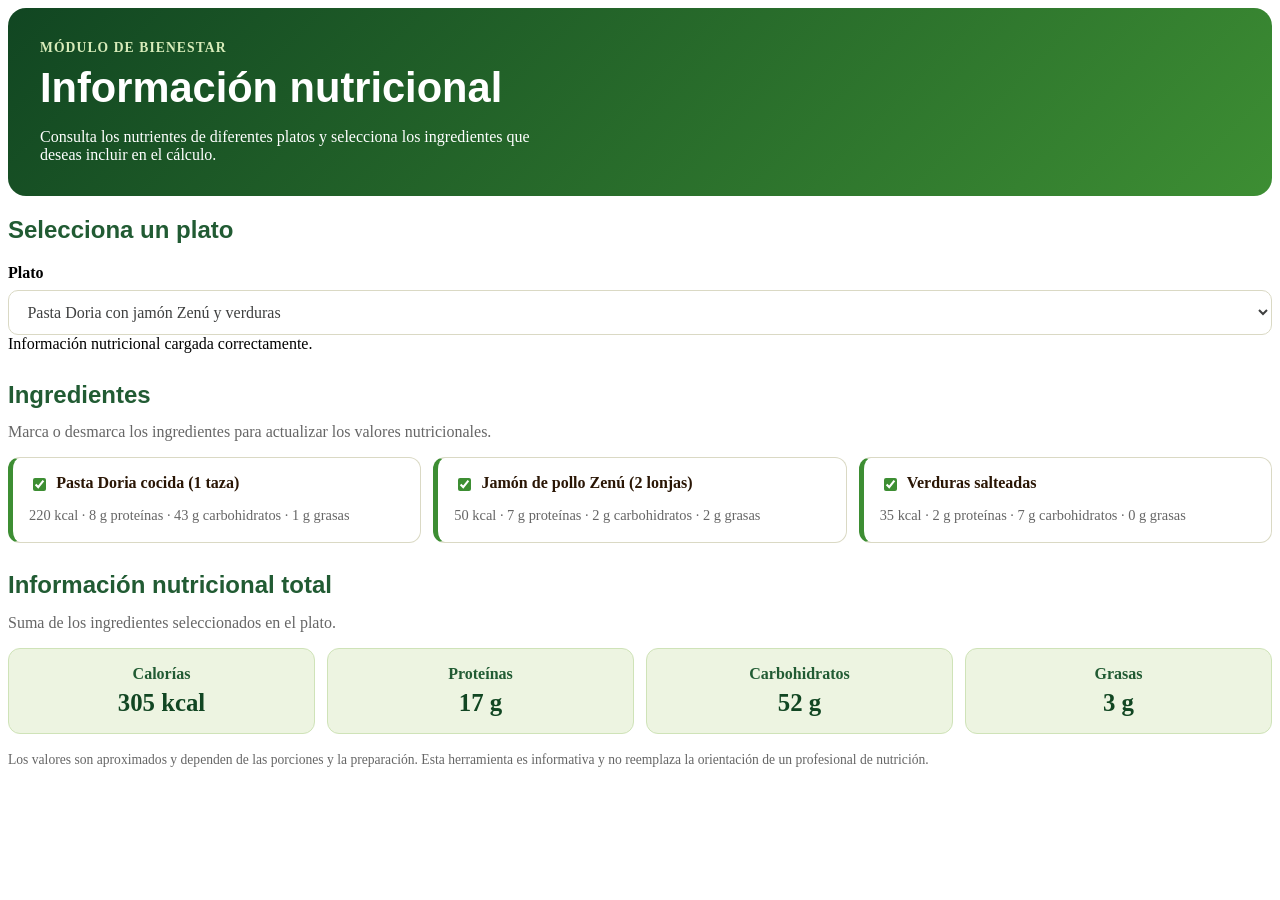
==== modulos/nutricion/index.html @ 0e631ea5 "Merge pull request #1 from j-cvalencia/feature/nutricion/informacion-nutricional_JuanValencia Finali" ====
<!doctype html>
<html lang="es">
  <head>
    <meta charset="utf-8" />
    <meta name="viewport" content="width=device-width, initial-scale=1" />
    <title>Sazón · Nutrición</title>
    <link rel="stylesheet" href="../../assets/css/sazon.css" />
    <link rel="stylesheet" href="nutricion.css" />
  </head>
  <body>
    <header data-layout="header"></header>

    <main class="contenedor pagina-modulo">
      <section class="nutricion-hero">
        <p class="nutricion-etiqueta">Módulo de bienestar</p>
        <h1>Información nutricional</h1>
        <p>
          Consulta los nutrientes de diferentes platos y selecciona los
          ingredientes que deseas incluir en el cálculo.
        </p>
      </section>

      <section
        class="bloque-modulo nutricion-panel"
        aria-labelledby="titulo-plato"
      >
        <h2 id="titulo-plato">Selecciona un plato</h2>
        <label for="platoSelect" class="nutricion-label">Plato</label>
        <select id="platoSelect" aria-describedby="nutricion-estado">
          <option value="">Cargando platos...</option>
        </select>

        <div
          id="nutricion-estado"
          class="mensaje-estado"
          role="status"
          aria-live="polite"
        >
          Cargando información nutricional...
        </div>

        <section
          class="ingredientes-seccion"
          aria-labelledby="titulo-ingredientes"
        >
          <h2 id="titulo-ingredientes">Ingredientes</h2>
          <p class="nutricion-ayuda">
            Marca o desmarca los ingredientes para actualizar los valores
            nutricionales.
          </p>
          <div id="listaIngredientes" class="ingredientes-lista"></div>
        </section>

        <section class="resumen-seccion" aria-labelledby="titulo-resumen">
          <h2 id="titulo-resumen">Información nutricional total</h2>
          <p class="nutricion-ayuda">
            Suma de los ingredientes seleccionados en el plato.
          </p>
          <div class="nutricion-resumen">
            <article class="nutricion-dato">
              <p>Calorías</p>
              <strong id="calorias">0 kcal</strong>
            </article>
            <article class="nutricion-dato">
              <p>Proteínas</p>
              <strong id="proteinas">0 g</strong>
            </article>
            <article class="nutricion-dato">
              <p>Carbohidratos</p>
              <strong id="carbohidratos">0 g</strong>
            </article>
            <article class="nutricion-dato">
              <p>Grasas</p>
              <strong id="grasas">0 g</strong>
            </article>
          </div>
          <p class="nutricion-nota">
            Los valores son aproximados y dependen de las porciones y la
            preparación. Esta herramienta es informativa y no reemplaza la
            orientación de un profesional de nutrición.
          </p>
        </section>
      </section>
    </main>

    <footer data-layout="footer"></footer>

    <script src="../../services/api.config.js"></script>
    <script src="../../assets/js/layout.js"></script>
    <script src="../../data/platos.js"></script>
    <script src="servicio.js"></script>
    <script src="main.js"></script>
  </body>
</html>
---- modulos/nutricion/nutricion.css ----
/* Estilos propios del módulo Nutrición. No modifica el CSS global de Sazón. */
.nutricion-hero {
  margin: 0 0 1.25rem;
  padding: 2rem;
  border-radius: 18px;
  color: #fff;
  background: linear-gradient(135deg, #114622, #3d8e33);
}
.nutricion-etiqueta {
  margin: 0 0 0.5rem;
  color: #d8ecba;
  font-size: 0.85rem;
  font-weight: 700;
  letter-spacing: 0.08em;
  text-transform: uppercase;
}
.nutricion-hero h1 {
  margin: 0;
  color: #fff;
  font-family: "Poppins", sans-serif;
  font-size: clamp(1.8rem, 4vw, 2.6rem);
}
.nutricion-hero p:last-child {
  max-width: 65ch;
  margin-bottom: 0;
}
.nutricion-panel {
  margin-bottom: 2rem;
}
.nutricion-panel h2 {
  color: #215b33;
  font-family: "Poppins", sans-serif;
}
.nutricion-label {
  display: block;
  margin: 0.5rem 0;
  font-weight: 600;
}
.nutricion-panel select {
  width: 100%;
  padding: 0.75rem 0.9rem;
  border: 1px solid #dad9c4;
  border-radius: 10px;
  background: #fff;
  color: #3f4040;
  font: inherit;
}
.nutricion-panel select:focus,
.nutricion-panel input:focus-visible {
  outline: 2px solid #7fba00;
  outline-offset: 2px;
}
.ingredientes-seccion,
.resumen-seccion {
  margin-top: 1.75rem;
}
.nutricion-ayuda {
  margin-top: -0.35rem;
  color: #666;
}
.ingredientes-lista {
  display: grid;
  grid-template-columns: repeat(auto-fit, minmax(230px, 1fr));
  gap: 0.75rem;
}
.nutricion-ingrediente {
  padding: 1rem;
  border: 1px solid #dad9c4;
  border-left: 5px solid #3d8e33;
  border-radius: 12px;
  background: #fff;
}
.nutricion-ingrediente-nombre {
  display: flex;
  align-items: flex-start;
  gap: 0.45rem;
  font-weight: 700;
  color: #2a1605;
  cursor: pointer;
}
.nutricion-ingrediente input {
  margin-top: 0.25rem;
  accent-color: #3d8e33;
}
.nutricion-ingrediente-detalle {
  margin: 0.65rem 0 0;
  color: #666;
  font-size: 0.9rem;
  line-height: 1.5;
}
.nutricion-resumen {
  display: grid;
  grid-template-columns: repeat(4, minmax(0, 1fr));
  gap: 0.75rem;
}
.nutricion-dato {
  padding: 1rem 0.65rem;
  border: 1px solid #cfe3b8;
  border-radius: 12px;
  background: #edf4e1;
  text-align: center;
}
.nutricion-dato p {
  margin: 0 0 0.4rem;
  color: #215b33;
  font-weight: 700;
}
.nutricion-dato strong {
  color: #114622;
  font-size: clamp(1.15rem, 2.5vw, 1.55rem);
}
.nutricion-nota {
  margin-top: 1rem;
  color: #666;
  font-size: 0.85rem;
  line-height: 1.5;
}
@media (max-width: 700px) {
  .nutricion-resumen {
    grid-template-columns: repeat(2, minmax(0, 1fr));
  }
  .nutricion-hero {
    padding: 1.4rem;
  }
}
@media (max-width: 380px) {
  .nutricion-resumen {
    grid-template-columns: 1fr;
  }
}
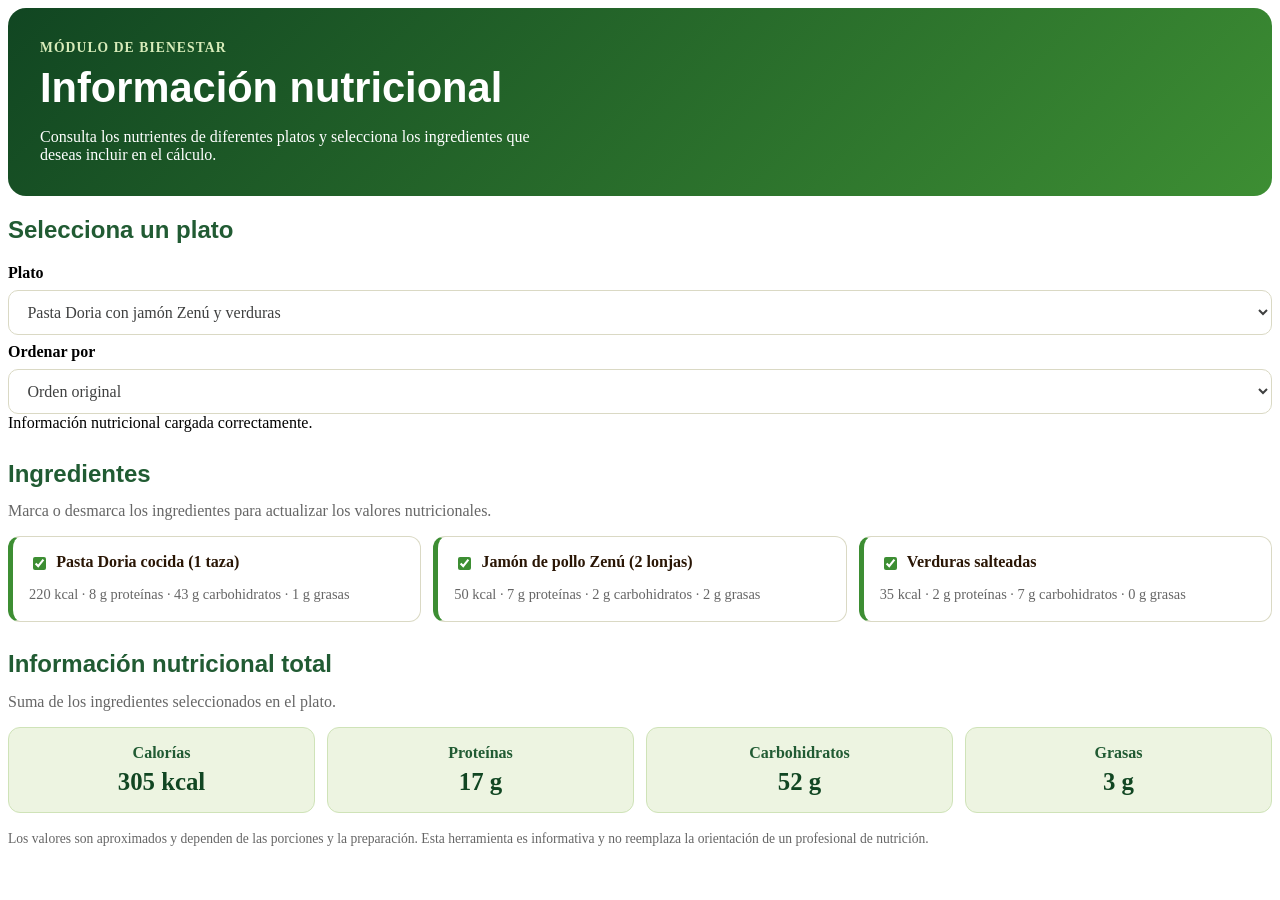
==== commit 24261177: "Merge remote-tracking branch 'origin/main' into feature/JoseDavidCorreaBuiles # Conflicts: #	modulos" ====
--- a/modulos/nutricion/index.html
+++ b/modulos/nutricion/index.html
@@ -28,6 +28,13 @@
         <label for="platoSelect" class="nutricion-label">Plato</label>
         <select id="platoSelect" aria-describedby="nutricion-estado">
           <option value="">Cargando platos...</option>
+        </select>
+
+        <label for="ordenCalorias" class="nutricion-label">Ordenar por</label>
+        <select id="ordenCalorias">
+          <option value="ninguno">Orden original</option>
+          <option value="asc">Calorías: de menor a mayor</option>
+          <option value="desc">Calorías: de mayor a menor</option>
         </select>
 
         <div
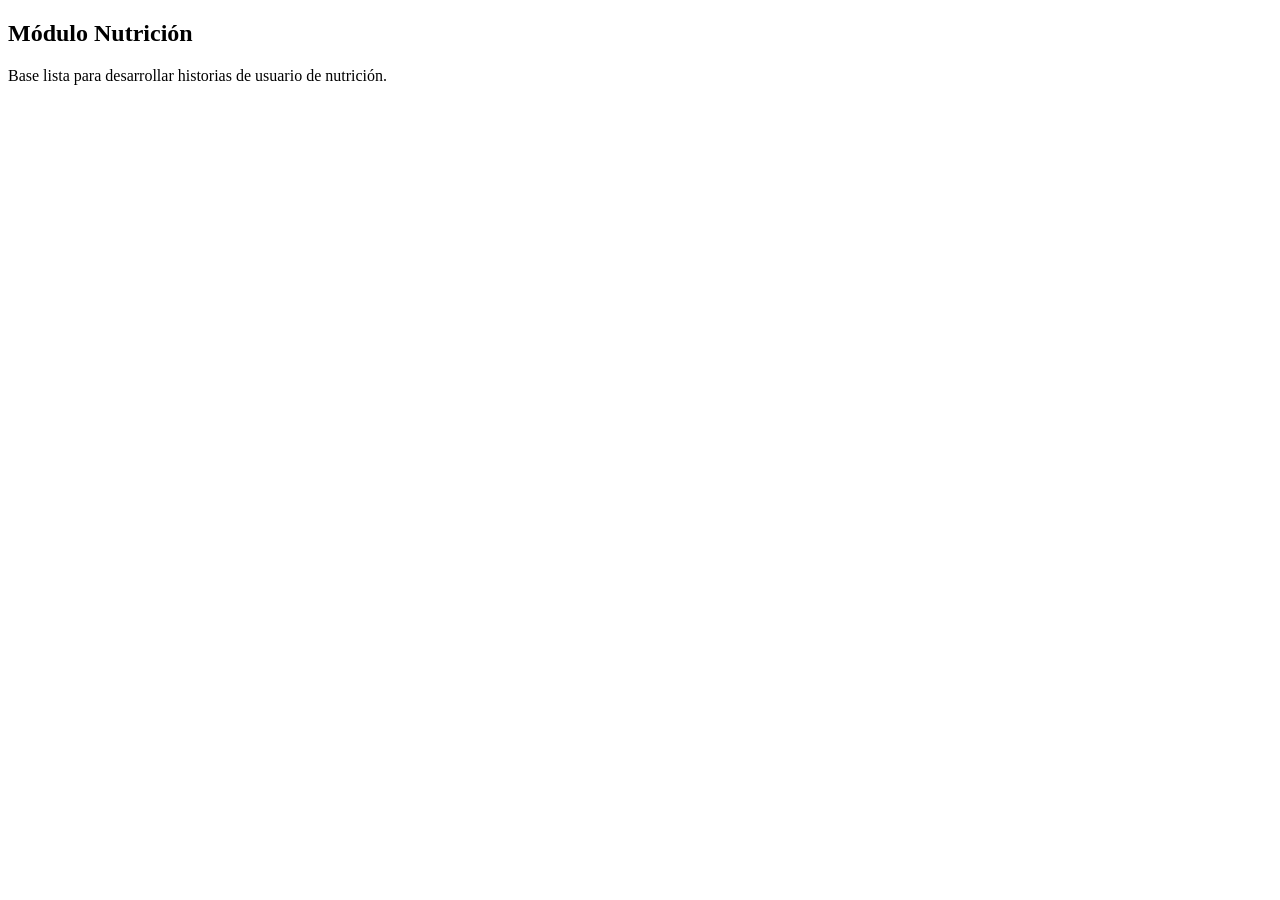
==== commit 6173e8a9: "Primer-commit Primer commit del proyecto asiganción de lineas" ====
--- a/modulos/nutricion/index.html
+++ b/modulos/nutricion/index.html
@@ -1,101 +1,33 @@
 <!doctype html>
 <html lang="es">
-  <head>
-    <meta charset="utf-8" />
-    <meta name="viewport" content="width=device-width, initial-scale=1" />
-    <title>Sazón · Nutrición</title>
-    <link rel="stylesheet" href="../../assets/css/sazon.css" />
-    <link rel="stylesheet" href="nutricion.css" />
-  </head>
-  <body>
-    <header data-layout="header"></header>
-
-    <main class="contenedor pagina-modulo">
-      <section class="nutricion-hero">
-        <p class="nutricion-etiqueta">Módulo de bienestar</p>
-        <h1>Información nutricional</h1>
-        <p>
-          Consulta los nutrientes de diferentes platos y selecciona los
-          ingredientes que deseas incluir en el cálculo.
-        </p>
-      </section>
-
-      <section
-        class="bloque-modulo nutricion-panel"
-        aria-labelledby="titulo-plato"
-      >
-        <h2 id="titulo-plato">Selecciona un plato</h2>
-        <label for="platoSelect" class="nutricion-label">Plato</label>
-        <select id="platoSelect" aria-describedby="nutricion-estado">
-          <option value="">Cargando platos...</option>
-        </select>
-
-        <label for="ordenCalorias" class="nutricion-label">Ordenar por</label>
-        <select id="ordenCalorias">
-          <option value="ninguno">Orden original</option>
-          <option value="asc">Calorías: de menor a mayor</option>
-          <option value="desc">Calorías: de mayor a menor</option>
-        </select>
-
-        <div
-          id="nutricion-estado"
-          class="mensaje-estado"
-          role="status"
-          aria-live="polite"
-        >
-          Cargando información nutricional...
-        </div>
-
-        <section
-          class="ingredientes-seccion"
-          aria-labelledby="titulo-ingredientes"
-        >
-          <h2 id="titulo-ingredientes">Ingredientes</h2>
-          <p class="nutricion-ayuda">
-            Marca o desmarca los ingredientes para actualizar los valores
-            nutricionales.
-          </p>
-          <div id="listaIngredientes" class="ingredientes-lista"></div>
-        </section>
-
-        <section class="resumen-seccion" aria-labelledby="titulo-resumen">
-          <h2 id="titulo-resumen">Información nutricional total</h2>
-          <p class="nutricion-ayuda">
-            Suma de los ingredientes seleccionados en el plato.
-          </p>
-          <div class="nutricion-resumen">
-            <article class="nutricion-dato">
-              <p>Calorías</p>
-              <strong id="calorias">0 kcal</strong>
-            </article>
-            <article class="nutricion-dato">
-              <p>Proteínas</p>
-              <strong id="proteinas">0 g</strong>
-            </article>
-            <article class="nutricion-dato">
-              <p>Carbohidratos</p>
-              <strong id="carbohidratos">0 g</strong>
-            </article>
-            <article class="nutricion-dato">
-              <p>Grasas</p>
-              <strong id="grasas">0 g</strong>
-            </article>
-          </div>
-          <p class="nutricion-nota">
-            Los valores son aproximados y dependen de las porciones y la
-            preparación. Esta herramienta es informativa y no reemplaza la
-            orientación de un profesional de nutrición.
-          </p>
-        </section>
-      </section>
-    </main>
-
-    <footer data-layout="footer"></footer>
-
-    <script src="../../services/api.config.js"></script>
-    <script src="../../assets/js/layout.js"></script>
-    <script src="../../data/platos.js"></script>
-    <script src="servicio.js"></script>
-    <script src="main.js"></script>
-  </body>
+<head>
+  <meta charset="utf-8">
+  <meta name="viewport" content="width=device-width, initial-scale=1">
+  <title>Sazón · Nutrición</title>
+  <link rel="stylesheet" href="../../assets/css/sazon.css">
+</head>
+<body>
+  <header data-layout="header"></header>
+  <main class="contenedor pagina-modulo">
+    <section class="bloque-modulo">
+      <h1>Módulo Nutrición</h1>
+      <p>Base lista para desarrollar historias de usuario de nutrición.</p>
+      <div id="nutricion-estado" class="mensaje-estado" role="status"></div>
+    </section>
+  <!--1-->
+  <!--2-->
+  <!--3-->
+  <!--4-->
+  <!--5-->
+  </main>
+  <footer data-layout="footer"></footer>
+  <script src="../../services/api.config.js"></script>
+  <script src="../../data/usuario.js"></script>
+  <script src="../../data/productos.js"></script>
+  <script src="../../data/recetas.js"></script>
+  <script src="../../data/modulos.js"></script>
+  <script src="../../assets/js/layout.js"></script>
+  <script src="servicio.js"></script>
+  <script src="index.js"></script>
+</body>
 </html>
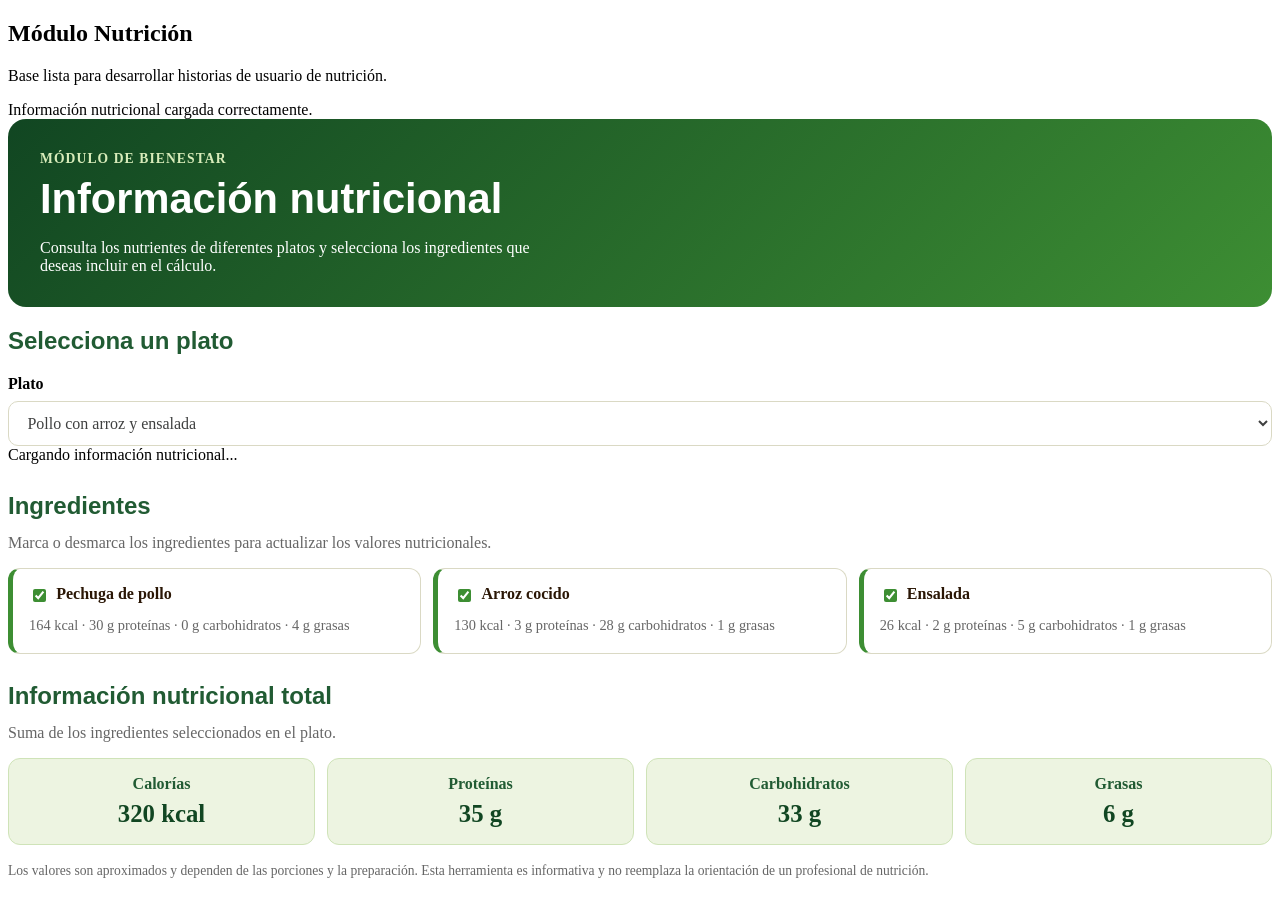
==== commit 80f7bab8: "Se hizo la integracion del anterior proyecto" ====
--- a/modulos/nutricion/index.html
+++ b/modulos/nutricion/index.html
@@ -1,33 +1,112 @@
 <!doctype html>
 <html lang="es">
-<head>
-  <meta charset="utf-8">
-  <meta name="viewport" content="width=device-width, initial-scale=1">
-  <title>Sazón · Nutrición</title>
-  <link rel="stylesheet" href="../../assets/css/sazon.css">
-</head>
-<body>
-  <header data-layout="header"></header>
-  <main class="contenedor pagina-modulo">
-    <section class="bloque-modulo">
-      <h1>Módulo Nutrición</h1>
-      <p>Base lista para desarrollar historias de usuario de nutrición.</p>
-      <div id="nutricion-estado" class="mensaje-estado" role="status"></div>
-    </section>
-  <!--1-->
-  <!--2-->
-  <!--3-->
-  <!--4-->
-  <!--5-->
-  </main>
-  <footer data-layout="footer"></footer>
-  <script src="../../services/api.config.js"></script>
-  <script src="../../data/usuario.js"></script>
-  <script src="../../data/productos.js"></script>
-  <script src="../../data/recetas.js"></script>
-  <script src="../../data/modulos.js"></script>
-  <script src="../../assets/js/layout.js"></script>
-  <script src="servicio.js"></script>
-  <script src="index.js"></script>
-</body>
+  <head>
+    <meta charset="utf-8" />
+    <meta name="viewport" content="width=device-width, initial-scale=1" />
+    <title>Sazón · Nutrición</title>
+    <link rel="stylesheet" href="../../assets/css/sazon.css" />
+    <link rel="stylesheet" href="nutricion.css" />
+  </head>
+  <body>
+    <header data-layout="header"></header>
+    <main class="contenedor pagina-modulo">
+      <section class="bloque-modulo">
+        <h1>Módulo Nutrición</h1>
+        <p>Base lista para desarrollar historias de usuario de nutrición.</p>
+        <div id="nutricion-estado" class="mensaje-estado" role="status"></div>
+      </section>
+
+      <section class="nutricion-hero">
+        <p class="nutricion-etiqueta">Módulo de bienestar</p>
+        <h1>Información nutricional</h1>
+        <p>
+          Consulta los nutrientes de diferentes platos y selecciona los
+          ingredientes que deseas incluir en el cálculo.
+        </p>
+      </section>
+
+      <section
+        class="bloque-modulo nutricion-panel"
+        aria-labelledby="titulo-plato"
+      >
+        <h2 id="titulo-plato">Selecciona un plato</h2>
+
+        <label for="platoSelect" class="nutricion-label">Plato</label>
+        <select id="platoSelect" aria-describedby="nutricion-estado">
+          <option value="">Cargando platos...</option>
+        </select>
+
+        <div
+          id="nutricion-estado"
+          class="mensaje-estado"
+          role="status"
+          aria-live="polite"
+        >
+          Cargando información nutricional...
+        </div>
+
+        <section
+          class="ingredientes-seccion"
+          aria-labelledby="titulo-ingredientes"
+        >
+          <h2 id="titulo-ingredientes">Ingredientes</h2>
+          <p class="nutricion-ayuda">
+            Marca o desmarca los ingredientes para actualizar los valores
+            nutricionales.
+          </p>
+          <div id="listaIngredientes" class="ingredientes-lista"></div>
+        </section>
+
+        <section class="resumen-seccion" aria-labelledby="titulo-resumen">
+          <h2 id="titulo-resumen">Información nutricional total</h2>
+          <p class="nutricion-ayuda">
+            Suma de los ingredientes seleccionados en el plato.
+          </p>
+
+          <div class="nutricion-resumen">
+            <article class="nutricion-dato">
+              <p>Calorías</p>
+              <strong id="calorias">0 kcal</strong>
+            </article>
+            <article class="nutricion-dato">
+              <p>Proteínas</p>
+              <strong id="proteinas">0 g</strong>
+            </article>
+            <article class="nutricion-dato">
+              <p>Carbohidratos</p>
+              <strong id="carbohidratos">0 g</strong>
+            </article>
+            <article class="nutricion-dato">
+              <p>Grasas</p>
+              <strong id="grasas">0 g</strong>
+            </article>
+          </div>
+
+          <p class="nutricion-nota">
+            Los valores son aproximados y dependen de las porciones y la
+            preparación. Esta herramienta es informativa y no reemplaza la
+            orientación de un profesional de nutrición.
+          </p>
+        </section>
+      </section>
+
+      <!--2-->
+      <!--3-->
+      <!--4-->
+      <!--5-->
+    </main>
+
+    <footer data-layout="footer"></footer>
+
+    <script src="../../services/api.config.js"></script>
+    <script src="../../data/usuario.js"></script>
+    <script src="../../data/productos.js"></script>
+    <script src="../../data/recetas.js"></script>
+    <script src="../../data/modulos.js"></script>
+
+    <script src="../../assets/js/layout.js"></script>
+    <script src="../../data/platos.js"></script>
+    <script src="servicio.js"></script>
+    <script src="infoNutricion.js"></script>
+  </body>
 </html>
--- a/modulos/nutricion/nutricion.css
+++ b/modulos/nutricion/nutricion.css
@@ -0,0 +1,130 @@
+.nutricion-hero {
+  margin: 0 0 1.25rem;
+  padding: 2rem;
+  border-radius: 18px;
+  color: #fff;
+  background: linear-gradient(135deg, #114622, #3d8e33);
+}
+.nutricion-etiqueta {
+  margin: 0 0 0.5rem;
+  color: #d8ecba;
+  font-size: 0.85rem;
+  font-weight: 700;
+  letter-spacing: 0.08em;
+  text-transform: uppercase;
+}
+.nutricion-hero h1 {
+  margin: 0;
+  color: #fff;
+  font-family: "Poppins", sans-serif;
+  font-size: clamp(1.8rem, 4vw, 2.6rem);
+}
+.nutricion-hero p:last-child {
+  max-width: 65ch;
+  margin-bottom: 0;
+}
+.nutricion-panel {
+  margin-bottom: 2rem;
+}
+.nutricion-panel h2 {
+  color: #215b33;
+  font-family: "Poppins", sans-serif;
+}
+.nutricion-label {
+  display: block;
+  margin: 0.5rem 0;
+  font-weight: 600;
+}
+.nutricion-panel select {
+  width: 100%;
+  padding: 0.75rem 0.9rem;
+  border: 1px solid #dad9c4;
+  border-radius: 10px;
+  background: #fff;
+  color: #3f4040;
+  font: inherit;
+}
+.nutricion-panel select:focus,
+.nutricion-panel input:focus-visible {
+  outline: 2px solid #7fba00;
+  outline-offset: 2px;
+}
+.ingredientes-seccion,
+.resumen-seccion {
+  margin-top: 1.75rem;
+}
+.nutricion-ayuda {
+  margin-top: -0.35rem;
+  color: #666;
+}
+.ingredientes-lista {
+  display: grid;
+  grid-template-columns: repeat(auto-fit, minmax(230px, 1fr));
+  gap: 0.75rem;
+}
+.nutricion-ingrediente {
+  padding: 1rem;
+  border: 1px solid #dad9c4;
+  border-left: 5px solid #3d8e33;
+  border-radius: 12px;
+  background: #fff;
+}
+.nutricion-ingrediente-nombre {
+  display: flex;
+  align-items: flex-start;
+  gap: 0.45rem;
+  font-weight: 700;
+  color: #2a1605;
+  cursor: pointer;
+}
+.nutricion-ingrediente input {
+  margin-top: 0.25rem;
+  accent-color: #3d8e33;
+}
+.nutricion-ingrediente-detalle {
+  margin: 0.65rem 0 0;
+  color: #666;
+  font-size: 0.9rem;
+  line-height: 1.5;
+}
+.nutricion-resumen {
+  display: grid;
+  grid-template-columns: repeat(4, minmax(0, 1fr));
+  gap: 0.75rem;
+}
+.nutricion-dato {
+  padding: 1rem 0.65rem;
+  border: 1px solid #cfe3b8;
+  border-radius: 12px;
+  background: #edf4e1;
+  text-align: center;
+}
+.nutricion-dato p {
+  margin: 0 0 0.4rem;
+  color: #215b33;
+  font-weight: 700;
+}
+.nutricion-dato strong {
+  color: #114622;
+  font-size: clamp(1.15rem, 2.5vw, 1.55rem);
+}
+.nutricion-nota {
+  margin-top: 1rem;
+  color: #666;
+  font-size: 0.85rem;
+  line-height: 1.5;
+}
+
+@media (max-width: 700px) {
+  .nutricion-resumen {
+    grid-template-columns: repeat(2, minmax(0, 1fr));
+  }
+  .nutricion-hero {
+    padding: 1.4rem;
+  }
+}
+@media (max-width: 380px) {
+  .nutricion-resumen {
+    grid-template-columns: 1fr;
+  }
+}
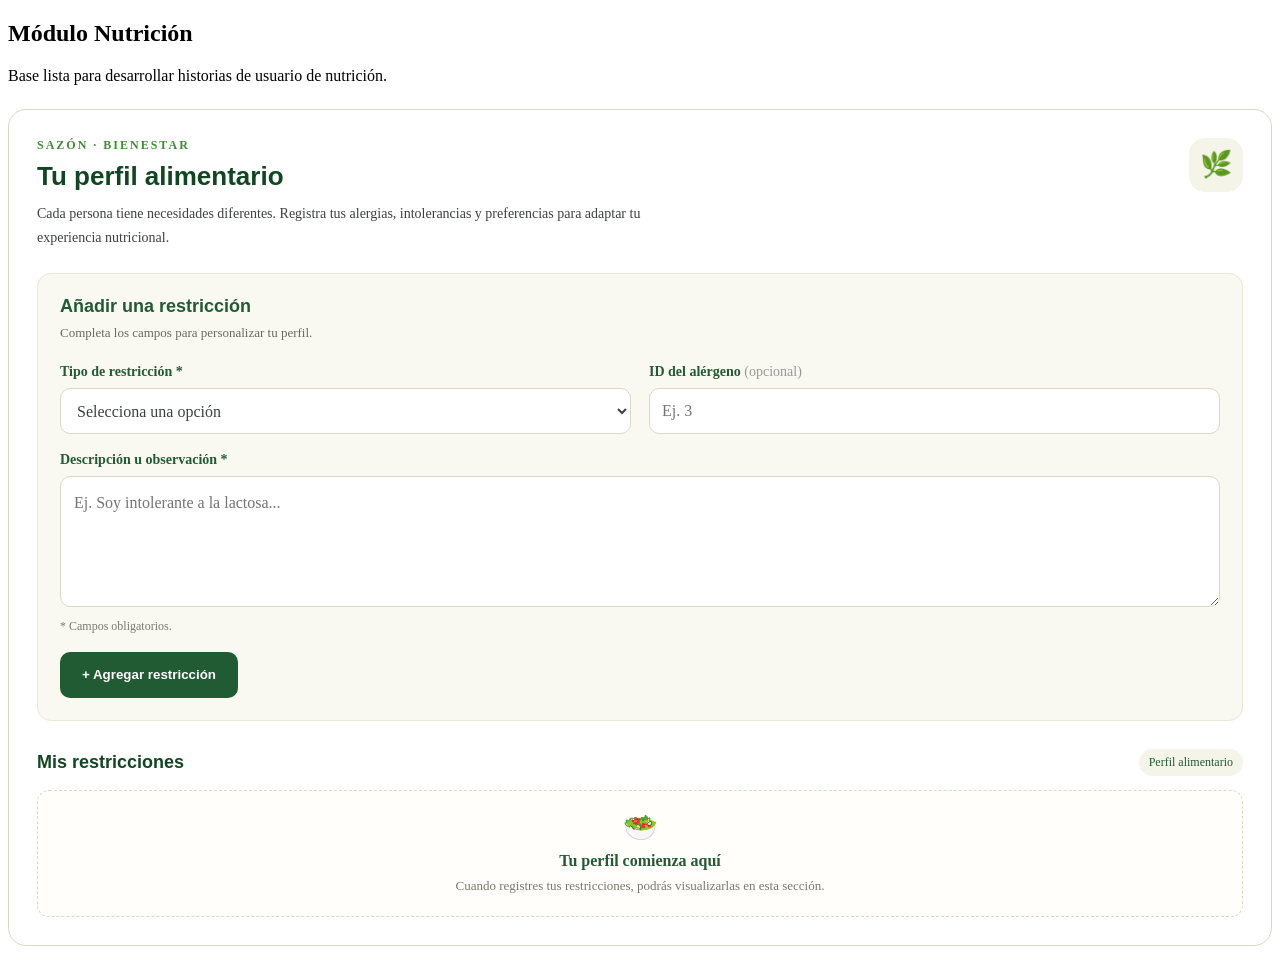
==== commit 8680954f: "feat(nutricion): mejora visual del perfil alimentario" ====
--- a/modulos/nutricion/index.html
+++ b/modulos/nutricion/index.html
@@ -5,7 +5,6 @@
     <meta name="viewport" content="width=device-width, initial-scale=1" />
     <title>Sazón · Nutrición</title>
     <link rel="stylesheet" href="../../assets/css/sazon.css" />
-    <link rel="stylesheet" href="nutricion.css" />
   </head>
   <body>
     <header data-layout="header"></header>
@@ -16,97 +15,328 @@
         <div id="nutricion-estado" class="mensaje-estado" role="status"></div>
       </section>
 
-      <section class="nutricion-hero">
-        <p class="nutricion-etiqueta">Módulo de bienestar</p>
-        <h1>Información nutricional</h1>
-        <p>
-          Consulta los nutrientes de diferentes platos y selecciona los
-          ingredientes que deseas incluir en el cálculo.
-        </p>
+      <!-- Restricciones del perfil nutricional -->
+      <section
+        id="restricciones-perfil"
+        class="bloque-modulo"
+        style="
+          margin-top: 24px;
+          border-radius: 18px;
+          padding: 28px;
+          background: #ffffff;
+          border: 1px solid #dad9c4;
+        "
+      >
+        <!-- Encabezado -->
+        <div
+          style="
+            display: flex;
+            justify-content: space-between;
+            align-items: flex-start;
+            gap: 16px;
+            flex-wrap: wrap;
+            margin-bottom: 24px;
+          "
+        >
+          <div style="max-width: 620px">
+            <p
+              style="
+                margin: 0 0 8px;
+                color: #3d8e33;
+                font-size: 12px;
+                font-weight: 700;
+                letter-spacing: 2px;
+              "
+            >
+              SAZÓN · BIENESTAR
+            </p>
+
+            <h2
+              style="
+                margin: 0 0 10px;
+                color: #114622;
+                font-family: Poppins, sans-serif;
+                font-size: 26px;
+              "
+            >
+              Tu perfil alimentario
+            </h2>
+
+            <p
+              style="
+                margin: 0;
+                color: #3f4040;
+                line-height: 1.7;
+                font-size: 14px;
+              "
+            >
+              Cada persona tiene necesidades diferentes. Registra tus alergias,
+              intolerancias y preferencias para adaptar tu experiencia
+              nutricional.
+            </p>
+          </div>
+
+          <div
+            aria-hidden="true"
+            style="
+              display: flex;
+              align-items: center;
+              justify-content: center;
+              width: 54px;
+              height: 54px;
+              border-radius: 16px;
+              background: #f4f4e8;
+              font-size: 26px;
+            "
+          >
+            🌿
+          </div>
+        </div>
+
+        <!-- Formulario -->
+        <div
+          style="
+            padding: 22px;
+            border-radius: 14px;
+            background: #f9f9f2;
+            border: 1px solid #e9e8d7;
+          "
+        >
+          <h3
+            style="
+              margin: 0 0 6px;
+              color: #215b33;
+              font-family: Poppins, sans-serif;
+              font-size: 18px;
+            "
+          >
+            Añadir una restricción
+          </h3>
+
+          <p
+            style="
+              margin: 0 0 20px;
+              color: #666b63;
+              font-size: 13px;
+              line-height: 1.6;
+            "
+          >
+            Completa los campos para personalizar tu perfil.
+          </p>
+
+          <form id="form-restriccion" style="display: grid; gap: 18px">
+            <div
+              style="
+                display: grid;
+                grid-template-columns: repeat(
+                  auto-fit,
+                  minmax(min(100%, 220px), 1fr)
+                );
+                gap: 18px;
+              "
+            >
+              <div style="display: flex; flex-direction: column; gap: 8px">
+                <label
+                  for="tipo-restriccion"
+                  style="color: #215b33; font-size: 14px; font-weight: 600"
+                >
+                  Tipo de restricción *
+                </label>
+
+                <select
+                  id="tipo-restriccion"
+                  name="tipo"
+                  required
+                  style="
+                    box-sizing: border-box;
+                    width: 100%;
+                    min-height: 46px;
+                    padding: 12px;
+                    border: 1px solid #dad9c4;
+                    border-radius: 10px;
+                    background: #ffffff;
+                    color: #3f4040;
+                    font: inherit;
+                  "
+                >
+                  <option value="">Selecciona una opción</option>
+                  <option value="Alergia">Alergia alimentaria</option>
+                  <option value="Intolerancia">Intolerancia</option>
+                  <option value="Preferencia">Preferencia alimentaria</option>
+                  <option value="Otra">Otra restricción</option>
+                </select>
+              </div>
+
+              <div style="display: flex; flex-direction: column; gap: 8px">
+                <label
+                  for="id-alergeno"
+                  style="color: #215b33; font-size: 14px; font-weight: 600"
+                >
+                  ID del alérgeno
+                  <span style="color: #989898; font-weight: 400"
+                    >(opcional)</span
+                  >
+                </label>
+
+                <input
+                  type="number"
+                  id="id-alergeno"
+                  name="idAlergeno"
+                  min="1"
+                  placeholder="Ej. 3"
+                  style="
+                    box-sizing: border-box;
+                    width: 100%;
+                    min-height: 46px;
+                    padding: 12px;
+                    border: 1px solid #dad9c4;
+                    border-radius: 10px;
+                    background: #ffffff;
+                    color: #3f4040;
+                    font: inherit;
+                  "
+                />
+              </div>
+            </div>
+
+            <div style="display: flex; flex-direction: column; gap: 8px">
+              <label
+                for="observacion-restriccion"
+                style="color: #215b33; font-size: 14px; font-weight: 600"
+              >
+                Descripción u observación *
+              </label>
+
+              <textarea
+                id="observacion-restriccion"
+                name="observacion"
+                rows="4"
+                placeholder="Ej. Soy intolerante a la lactosa..."
+                required
+                style="
+                  box-sizing: border-box;
+                  width: 100%;
+                  padding: 13px;
+                  border: 1px solid #dad9c4;
+                  border-radius: 10px;
+                  background: #ffffff;
+                  color: #3f4040;
+                  font: inherit;
+                  line-height: 1.6;
+                  resize: vertical;
+                "
+              ></textarea>
+            </div>
+
+            <p style="margin: -6px 0 0; color: #777b70; font-size: 12px">
+              * Campos obligatorios.
+            </p>
+
+            <div>
+              <button
+                type="submit"
+                class="restricciones-boton"
+                style="
+                  min-height: 46px;
+                  padding: 12px 22px;
+                  border: none;
+                  border-radius: 10px;
+                  background: #215b33;
+                  color: #ffffff;
+                  font-weight: 600;
+                  cursor: pointer;
+                "
+              >
+                + Agregar restricción
+              </button>
+            </div>
+          </form>
+        </div>
+
+        <!-- Listado -->
+        <div style="margin-top: 28px">
+          <div
+            style="
+              display: flex;
+              justify-content: space-between;
+              align-items: center;
+              gap: 12px;
+              flex-wrap: wrap;
+              margin-bottom: 14px;
+            "
+          >
+            <h3
+              style="
+                margin: 0;
+                color: #114622;
+                font-family: Poppins, sans-serif;
+                font-size: 18px;
+              "
+            >
+              Mis restricciones
+            </h3>
+
+            <span
+              style="
+                padding: 6px 10px;
+                border-radius: 20px;
+                background: #f4f4e8;
+                color: #215b33;
+                font-size: 12px;
+              "
+            >
+              Perfil alimentario
+            </span>
+          </div>
+
+          <div
+            id="lista-restricciones"
+            aria-live="polite"
+            style="
+              padding: 20px;
+              border: 1px dashed #dad9c4;
+              border-radius: 12px;
+              background: #fffefa;
+              text-align: center;
+            "
+          >
+            <div aria-hidden="true" style="font-size: 28px; margin-bottom: 8px">
+              🥗
+            </div>
+
+            <p style="margin: 0 0 6px; color: #215b33; font-weight: 600">
+              Tu perfil comienza aquí
+            </p>
+
+            <p
+              style="
+                margin: 0;
+                color: #777b70;
+                font-size: 13px;
+                line-height: 1.6;
+              "
+            >
+              Cuando registres tus restricciones, podrás visualizarlas en esta
+              sección.
+            </p>
+          </div>
+        </div>
       </section>
-
-      <section
-        class="bloque-modulo nutricion-panel"
-        aria-labelledby="titulo-plato"
-      >
-        <h2 id="titulo-plato">Selecciona un plato</h2>
-
-        <label for="platoSelect" class="nutricion-label">Plato</label>
-        <select id="platoSelect" aria-describedby="nutricion-estado">
-          <option value="">Cargando platos...</option>
-        </select>
-
-        <div
-          id="nutricion-estado"
-          class="mensaje-estado"
-          role="status"
-          aria-live="polite"
-        >
-          Cargando información nutricional...
-        </div>
-
-        <section
-          class="ingredientes-seccion"
-          aria-labelledby="titulo-ingredientes"
-        >
-          <h2 id="titulo-ingredientes">Ingredientes</h2>
-          <p class="nutricion-ayuda">
-            Marca o desmarca los ingredientes para actualizar los valores
-            nutricionales.
-          </p>
-          <div id="listaIngredientes" class="ingredientes-lista"></div>
-        </section>
-
-        <section class="resumen-seccion" aria-labelledby="titulo-resumen">
-          <h2 id="titulo-resumen">Información nutricional total</h2>
-          <p class="nutricion-ayuda">
-            Suma de los ingredientes seleccionados en el plato.
-          </p>
-
-          <div class="nutricion-resumen">
-            <article class="nutricion-dato">
-              <p>Calorías</p>
-              <strong id="calorias">0 kcal</strong>
-            </article>
-            <article class="nutricion-dato">
-              <p>Proteínas</p>
-              <strong id="proteinas">0 g</strong>
-            </article>
-            <article class="nutricion-dato">
-              <p>Carbohidratos</p>
-              <strong id="carbohidratos">0 g</strong>
-            </article>
-            <article class="nutricion-dato">
-              <p>Grasas</p>
-              <strong id="grasas">0 g</strong>
-            </article>
-          </div>
-
-          <p class="nutricion-nota">
-            Los valores son aproximados y dependen de las porciones y la
-            preparación. Esta herramienta es informativa y no reemplaza la
-            orientación de un profesional de nutrición.
-          </p>
-        </section>
-      </section>
-
-      <!--2-->
-      <!--3-->
+      <!-- Fin de restricciones -->
+
+      <!--2jose david correa-->
+      <!--3santiago-->
       <!--4-->
-      <!--5-->
+      <!--5jose botero-->
     </main>
-
     <footer data-layout="footer"></footer>
-
     <script src="../../services/api.config.js"></script>
     <script src="../../data/usuario.js"></script>
     <script src="../../data/productos.js"></script>
     <script src="../../data/recetas.js"></script>
     <script src="../../data/modulos.js"></script>
-
     <script src="../../assets/js/layout.js"></script>
-    <script src="../../data/platos.js"></script>
     <script src="servicio.js"></script>
-    <script src="infoNutricion.js"></script>
+    <script src="index.js"></script>
   </body>
 </html>
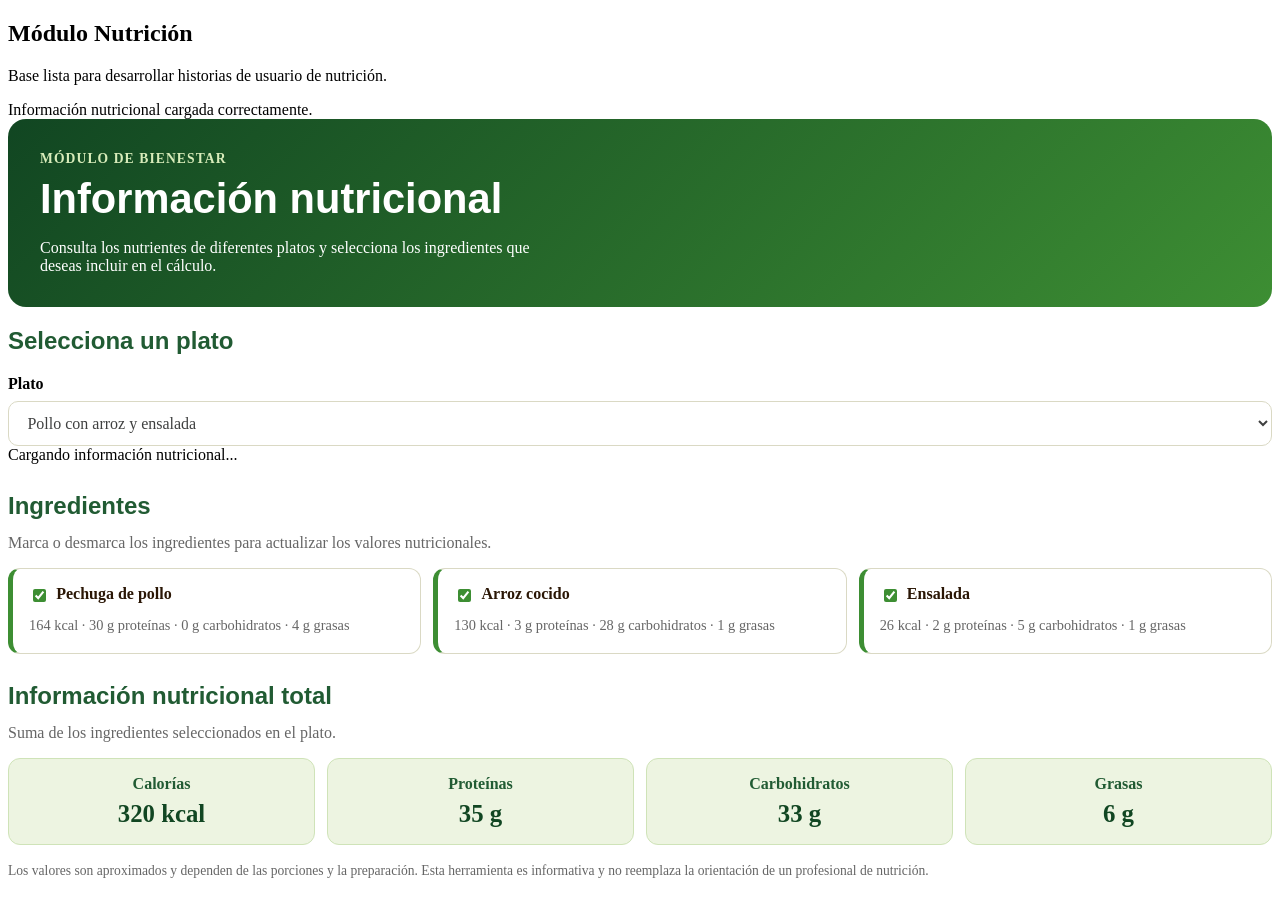
==== commit 7efe92e9: "Merge pull request #1 from j-cvalencia/feature/nutricion/HU-00-informacionNutricional Se hizo la int" ====
--- a/modulos/nutricion/index.html
+++ b/modulos/nutricion/index.html
@@ -5,6 +5,7 @@
     <meta name="viewport" content="width=device-width, initial-scale=1" />
     <title>Sazón · Nutrición</title>
     <link rel="stylesheet" href="../../assets/css/sazon.css" />
+    <link rel="stylesheet" href="nutricion.css" />
   </head>
   <body>
     <header data-layout="header"></header>
@@ -15,328 +16,97 @@
         <div id="nutricion-estado" class="mensaje-estado" role="status"></div>
       </section>
 
-      <!-- Restricciones del perfil nutricional -->
+      <section class="nutricion-hero">
+        <p class="nutricion-etiqueta">Módulo de bienestar</p>
+        <h1>Información nutricional</h1>
+        <p>
+          Consulta los nutrientes de diferentes platos y selecciona los
+          ingredientes que deseas incluir en el cálculo.
+        </p>
+      </section>
+
       <section
-        id="restricciones-perfil"
-        class="bloque-modulo"
-        style="
-          margin-top: 24px;
-          border-radius: 18px;
-          padding: 28px;
-          background: #ffffff;
-          border: 1px solid #dad9c4;
-        "
+        class="bloque-modulo nutricion-panel"
+        aria-labelledby="titulo-plato"
       >
-        <!-- Encabezado -->
+        <h2 id="titulo-plato">Selecciona un plato</h2>
+
+        <label for="platoSelect" class="nutricion-label">Plato</label>
+        <select id="platoSelect" aria-describedby="nutricion-estado">
+          <option value="">Cargando platos...</option>
+        </select>
+
         <div
-          style="
-            display: flex;
-            justify-content: space-between;
-            align-items: flex-start;
-            gap: 16px;
-            flex-wrap: wrap;
-            margin-bottom: 24px;
-          "
+          id="nutricion-estado"
+          class="mensaje-estado"
+          role="status"
+          aria-live="polite"
         >
-          <div style="max-width: 620px">
-            <p
-              style="
-                margin: 0 0 8px;
-                color: #3d8e33;
-                font-size: 12px;
-                font-weight: 700;
-                letter-spacing: 2px;
-              "
-            >
-              SAZÓN · BIENESTAR
-            </p>
+          Cargando información nutricional...
+        </div>
 
-            <h2
-              style="
-                margin: 0 0 10px;
-                color: #114622;
-                font-family: Poppins, sans-serif;
-                font-size: 26px;
-              "
-            >
-              Tu perfil alimentario
-            </h2>
+        <section
+          class="ingredientes-seccion"
+          aria-labelledby="titulo-ingredientes"
+        >
+          <h2 id="titulo-ingredientes">Ingredientes</h2>
+          <p class="nutricion-ayuda">
+            Marca o desmarca los ingredientes para actualizar los valores
+            nutricionales.
+          </p>
+          <div id="listaIngredientes" class="ingredientes-lista"></div>
+        </section>
 
-            <p
-              style="
-                margin: 0;
-                color: #3f4040;
-                line-height: 1.7;
-                font-size: 14px;
-              "
-            >
-              Cada persona tiene necesidades diferentes. Registra tus alergias,
-              intolerancias y preferencias para adaptar tu experiencia
-              nutricional.
-            </p>
+        <section class="resumen-seccion" aria-labelledby="titulo-resumen">
+          <h2 id="titulo-resumen">Información nutricional total</h2>
+          <p class="nutricion-ayuda">
+            Suma de los ingredientes seleccionados en el plato.
+          </p>
+
+          <div class="nutricion-resumen">
+            <article class="nutricion-dato">
+              <p>Calorías</p>
+              <strong id="calorias">0 kcal</strong>
+            </article>
+            <article class="nutricion-dato">
+              <p>Proteínas</p>
+              <strong id="proteinas">0 g</strong>
+            </article>
+            <article class="nutricion-dato">
+              <p>Carbohidratos</p>
+              <strong id="carbohidratos">0 g</strong>
+            </article>
+            <article class="nutricion-dato">
+              <p>Grasas</p>
+              <strong id="grasas">0 g</strong>
+            </article>
           </div>
 
-          <div
-            aria-hidden="true"
-            style="
-              display: flex;
-              align-items: center;
-              justify-content: center;
-              width: 54px;
-              height: 54px;
-              border-radius: 16px;
-              background: #f4f4e8;
-              font-size: 26px;
-            "
-          >
-            🌿
-          </div>
-        </div>
+          <p class="nutricion-nota">
+            Los valores son aproximados y dependen de las porciones y la
+            preparación. Esta herramienta es informativa y no reemplaza la
+            orientación de un profesional de nutrición.
+          </p>
+        </section>
+      </section>
 
-        <!-- Formulario -->
-        <div
-          style="
-            padding: 22px;
-            border-radius: 14px;
-            background: #f9f9f2;
-            border: 1px solid #e9e8d7;
-          "
-        >
-          <h3
-            style="
-              margin: 0 0 6px;
-              color: #215b33;
-              font-family: Poppins, sans-serif;
-              font-size: 18px;
-            "
-          >
-            Añadir una restricción
-          </h3>
+      <!--2-->
+      <!--3-->
+      <!--4-->
+      <!--5-->
+    </main>
 
-          <p
-            style="
-              margin: 0 0 20px;
-              color: #666b63;
-              font-size: 13px;
-              line-height: 1.6;
-            "
-          >
-            Completa los campos para personalizar tu perfil.
-          </p>
+    <footer data-layout="footer"></footer>
 
-          <form id="form-restriccion" style="display: grid; gap: 18px">
-            <div
-              style="
-                display: grid;
-                grid-template-columns: repeat(
-                  auto-fit,
-                  minmax(min(100%, 220px), 1fr)
-                );
-                gap: 18px;
-              "
-            >
-              <div style="display: flex; flex-direction: column; gap: 8px">
-                <label
-                  for="tipo-restriccion"
-                  style="color: #215b33; font-size: 14px; font-weight: 600"
-                >
-                  Tipo de restricción *
-                </label>
-
-                <select
-                  id="tipo-restriccion"
-                  name="tipo"
-                  required
-                  style="
-                    box-sizing: border-box;
-                    width: 100%;
-                    min-height: 46px;
-                    padding: 12px;
-                    border: 1px solid #dad9c4;
-                    border-radius: 10px;
-                    background: #ffffff;
-                    color: #3f4040;
-                    font: inherit;
-                  "
-                >
-                  <option value="">Selecciona una opción</option>
-                  <option value="Alergia">Alergia alimentaria</option>
-                  <option value="Intolerancia">Intolerancia</option>
-                  <option value="Preferencia">Preferencia alimentaria</option>
-                  <option value="Otra">Otra restricción</option>
-                </select>
-              </div>
-
-              <div style="display: flex; flex-direction: column; gap: 8px">
-                <label
-                  for="id-alergeno"
-                  style="color: #215b33; font-size: 14px; font-weight: 600"
-                >
-                  ID del alérgeno
-                  <span style="color: #989898; font-weight: 400"
-                    >(opcional)</span
-                  >
-                </label>
-
-                <input
-                  type="number"
-                  id="id-alergeno"
-                  name="idAlergeno"
-                  min="1"
-                  placeholder="Ej. 3"
-                  style="
-                    box-sizing: border-box;
-                    width: 100%;
-                    min-height: 46px;
-                    padding: 12px;
-                    border: 1px solid #dad9c4;
-                    border-radius: 10px;
-                    background: #ffffff;
-                    color: #3f4040;
-                    font: inherit;
-                  "
-                />
-              </div>
-            </div>
-
-            <div style="display: flex; flex-direction: column; gap: 8px">
-              <label
-                for="observacion-restriccion"
-                style="color: #215b33; font-size: 14px; font-weight: 600"
-              >
-                Descripción u observación *
-              </label>
-
-              <textarea
-                id="observacion-restriccion"
-                name="observacion"
-                rows="4"
-                placeholder="Ej. Soy intolerante a la lactosa..."
-                required
-                style="
-                  box-sizing: border-box;
-                  width: 100%;
-                  padding: 13px;
-                  border: 1px solid #dad9c4;
-                  border-radius: 10px;
-                  background: #ffffff;
-                  color: #3f4040;
-                  font: inherit;
-                  line-height: 1.6;
-                  resize: vertical;
-                "
-              ></textarea>
-            </div>
-
-            <p style="margin: -6px 0 0; color: #777b70; font-size: 12px">
-              * Campos obligatorios.
-            </p>
-
-            <div>
-              <button
-                type="submit"
-                class="restricciones-boton"
-                style="
-                  min-height: 46px;
-                  padding: 12px 22px;
-                  border: none;
-                  border-radius: 10px;
-                  background: #215b33;
-                  color: #ffffff;
-                  font-weight: 600;
-                  cursor: pointer;
-                "
-              >
-                + Agregar restricción
-              </button>
-            </div>
-          </form>
-        </div>
-
-        <!-- Listado -->
-        <div style="margin-top: 28px">
-          <div
-            style="
-              display: flex;
-              justify-content: space-between;
-              align-items: center;
-              gap: 12px;
-              flex-wrap: wrap;
-              margin-bottom: 14px;
-            "
-          >
-            <h3
-              style="
-                margin: 0;
-                color: #114622;
-                font-family: Poppins, sans-serif;
-                font-size: 18px;
-              "
-            >
-              Mis restricciones
-            </h3>
-
-            <span
-              style="
-                padding: 6px 10px;
-                border-radius: 20px;
-                background: #f4f4e8;
-                color: #215b33;
-                font-size: 12px;
-              "
-            >
-              Perfil alimentario
-            </span>
-          </div>
-
-          <div
-            id="lista-restricciones"
-            aria-live="polite"
-            style="
-              padding: 20px;
-              border: 1px dashed #dad9c4;
-              border-radius: 12px;
-              background: #fffefa;
-              text-align: center;
-            "
-          >
-            <div aria-hidden="true" style="font-size: 28px; margin-bottom: 8px">
-              🥗
-            </div>
-
-            <p style="margin: 0 0 6px; color: #215b33; font-weight: 600">
-              Tu perfil comienza aquí
-            </p>
-
-            <p
-              style="
-                margin: 0;
-                color: #777b70;
-                font-size: 13px;
-                line-height: 1.6;
-              "
-            >
-              Cuando registres tus restricciones, podrás visualizarlas en esta
-              sección.
-            </p>
-          </div>
-        </div>
-      </section>
-      <!-- Fin de restricciones -->
-
-      <!--2jose david correa-->
-      <!--3santiago-->
-      <!--4-->
-      <!--5jose botero-->
-    </main>
-    <footer data-layout="footer"></footer>
     <script src="../../services/api.config.js"></script>
     <script src="../../data/usuario.js"></script>
     <script src="../../data/productos.js"></script>
     <script src="../../data/recetas.js"></script>
     <script src="../../data/modulos.js"></script>
+
     <script src="../../assets/js/layout.js"></script>
+    <script src="../../data/platos.js"></script>
     <script src="servicio.js"></script>
-    <script src="index.js"></script>
+    <script src="infoNutricion.js"></script>
   </body>
 </html>
--- a/modulos/nutricion/nutricion.css
+++ b/modulos/nutricion/nutricion.css
@@ -0,0 +1,130 @@
+.nutricion-hero {
+  margin: 0 0 1.25rem;
+  padding: 2rem;
+  border-radius: 18px;
+  color: #fff;
+  background: linear-gradient(135deg, #114622, #3d8e33);
+}
+.nutricion-etiqueta {
+  margin: 0 0 0.5rem;
+  color: #d8ecba;
+  font-size: 0.85rem;
+  font-weight: 700;
+  letter-spacing: 0.08em;
+  text-transform: uppercase;
+}
+.nutricion-hero h1 {
+  margin: 0;
+  color: #fff;
+  font-family: "Poppins", sans-serif;
+  font-size: clamp(1.8rem, 4vw, 2.6rem);
+}
+.nutricion-hero p:last-child {
+  max-width: 65ch;
+  margin-bottom: 0;
+}
+.nutricion-panel {
+  margin-bottom: 2rem;
+}
+.nutricion-panel h2 {
+  color: #215b33;
+  font-family: "Poppins", sans-serif;
+}
+.nutricion-label {
+  display: block;
+  margin: 0.5rem 0;
+  font-weight: 600;
+}
+.nutricion-panel select {
+  width: 100%;
+  padding: 0.75rem 0.9rem;
+  border: 1px solid #dad9c4;
+  border-radius: 10px;
+  background: #fff;
+  color: #3f4040;
+  font: inherit;
+}
+.nutricion-panel select:focus,
+.nutricion-panel input:focus-visible {
+  outline: 2px solid #7fba00;
+  outline-offset: 2px;
+}
+.ingredientes-seccion,
+.resumen-seccion {
+  margin-top: 1.75rem;
+}
+.nutricion-ayuda {
+  margin-top: -0.35rem;
+  color: #666;
+}
+.ingredientes-lista {
+  display: grid;
+  grid-template-columns: repeat(auto-fit, minmax(230px, 1fr));
+  gap: 0.75rem;
+}
+.nutricion-ingrediente {
+  padding: 1rem;
+  border: 1px solid #dad9c4;
+  border-left: 5px solid #3d8e33;
+  border-radius: 12px;
+  background: #fff;
+}
+.nutricion-ingrediente-nombre {
+  display: flex;
+  align-items: flex-start;
+  gap: 0.45rem;
+  font-weight: 700;
+  color: #2a1605;
+  cursor: pointer;
+}
+.nutricion-ingrediente input {
+  margin-top: 0.25rem;
+  accent-color: #3d8e33;
+}
+.nutricion-ingrediente-detalle {
+  margin: 0.65rem 0 0;
+  color: #666;
+  font-size: 0.9rem;
+  line-height: 1.5;
+}
+.nutricion-resumen {
+  display: grid;
+  grid-template-columns: repeat(4, minmax(0, 1fr));
+  gap: 0.75rem;
+}
+.nutricion-dato {
+  padding: 1rem 0.65rem;
+  border: 1px solid #cfe3b8;
+  border-radius: 12px;
+  background: #edf4e1;
+  text-align: center;
+}
+.nutricion-dato p {
+  margin: 0 0 0.4rem;
+  color: #215b33;
+  font-weight: 700;
+}
+.nutricion-dato strong {
+  color: #114622;
+  font-size: clamp(1.15rem, 2.5vw, 1.55rem);
+}
+.nutricion-nota {
+  margin-top: 1rem;
+  color: #666;
+  font-size: 0.85rem;
+  line-height: 1.5;
+}
+
+@media (max-width: 700px) {
+  .nutricion-resumen {
+    grid-template-columns: repeat(2, minmax(0, 1fr));
+  }
+  .nutricion-hero {
+    padding: 1.4rem;
+  }
+}
+@media (max-width: 380px) {
+  .nutricion-resumen {
+    grid-template-columns: 1fr;
+  }
+}
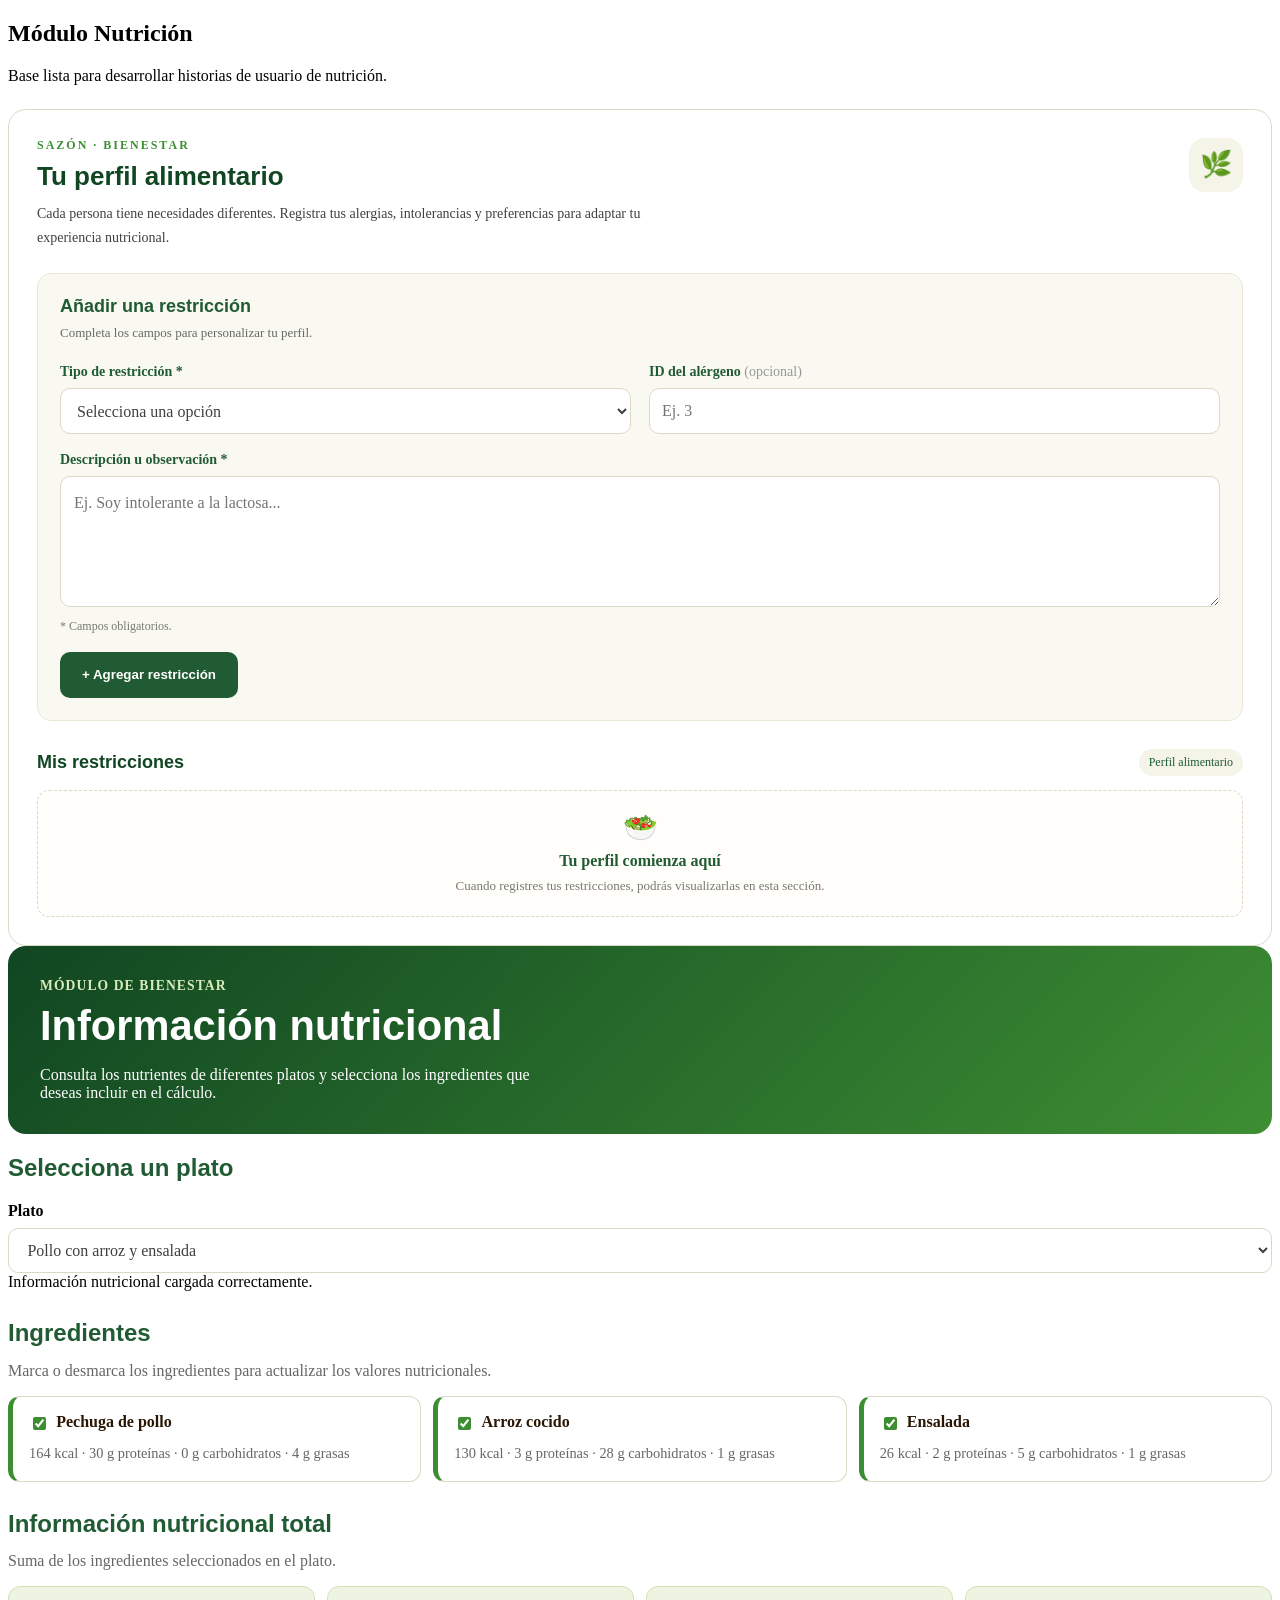
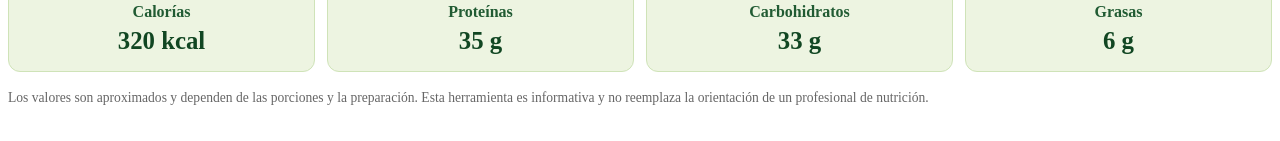
==== commit 265730bb: "merge: integra develop en restricciones-perfil" ====
--- a/modulos/nutricion/index.html
+++ b/modulos/nutricion/index.html
@@ -13,9 +13,321 @@
       <section class="bloque-modulo">
         <h1>Módulo Nutrición</h1>
         <p>Base lista para desarrollar historias de usuario de nutrición.</p>
-        <div id="nutricion-estado" class="mensaje-estado" role="status"></div>
       </section>
 
+      <!-- Restricciones del perfil nutricional -->
+      <section
+        id="restricciones-perfil"
+        class="bloque-modulo"
+        style="
+          margin-top: 24px;
+          border-radius: 18px;
+          padding: 28px;
+          background: #ffffff;
+          border: 1px solid #dad9c4;
+        "
+      >
+        <!-- Encabezado -->
+        <div
+          style="
+            display: flex;
+            justify-content: space-between;
+            align-items: flex-start;
+            gap: 16px;
+            flex-wrap: wrap;
+            margin-bottom: 24px;
+          "
+        >
+          <div style="max-width: 620px">
+            <p
+              style="
+                margin: 0 0 8px;
+                color: #3d8e33;
+                font-size: 12px;
+                font-weight: 700;
+                letter-spacing: 2px;
+              "
+            >
+              SAZÓN · BIENESTAR
+            </p>
+
+            <h2
+              style="
+                margin: 0 0 10px;
+                color: #114622;
+                font-family: Poppins, sans-serif;
+                font-size: 26px;
+              "
+            >
+              Tu perfil alimentario
+            </h2>
+
+            <p
+              style="
+                margin: 0;
+                color: #3f4040;
+                line-height: 1.7;
+                font-size: 14px;
+              "
+            >
+              Cada persona tiene necesidades diferentes. Registra tus alergias,
+              intolerancias y preferencias para adaptar tu experiencia
+              nutricional.
+            </p>
+          </div>
+
+          <div
+            aria-hidden="true"
+            style="
+              display: flex;
+              align-items: center;
+              justify-content: center;
+              width: 54px;
+              height: 54px;
+              border-radius: 16px;
+              background: #f4f4e8;
+              font-size: 26px;
+            "
+          >
+            🌿
+          </div>
+        </div>
+
+        <!-- Formulario -->
+        <div
+          style="
+            padding: 22px;
+            border-radius: 14px;
+            background: #f9f9f2;
+            border: 1px solid #e9e8d7;
+          "
+        >
+          <h3
+            style="
+              margin: 0 0 6px;
+              color: #215b33;
+              font-family: Poppins, sans-serif;
+              font-size: 18px;
+            "
+          >
+            Añadir una restricción
+          </h3>
+
+          <p
+            style="
+              margin: 0 0 20px;
+              color: #666b63;
+              font-size: 13px;
+              line-height: 1.6;
+            "
+          >
+            Completa los campos para personalizar tu perfil.
+          </p>
+
+          <form id="form-restriccion" style="display: grid; gap: 18px">
+            <div
+              style="
+                display: grid;
+                grid-template-columns: repeat(
+                  auto-fit,
+                  minmax(min(100%, 220px), 1fr)
+                );
+                gap: 18px;
+              "
+            >
+              <div style="display: flex; flex-direction: column; gap: 8px">
+                <label
+                  for="tipo-restriccion"
+                  style="color: #215b33; font-size: 14px; font-weight: 600"
+                >
+                  Tipo de restricción *
+                </label>
+
+                <select
+                  id="tipo-restriccion"
+                  name="tipo"
+                  required
+                  style="
+                    box-sizing: border-box;
+                    width: 100%;
+                    min-height: 46px;
+                    padding: 12px;
+                    border: 1px solid #dad9c4;
+                    border-radius: 10px;
+                    background: #ffffff;
+                    color: #3f4040;
+                    font: inherit;
+                  "
+                >
+                  <option value="">Selecciona una opción</option>
+                  <option value="Alergia">Alergia alimentaria</option>
+                  <option value="Intolerancia">Intolerancia</option>
+                  <option value="Preferencia">Preferencia alimentaria</option>
+                  <option value="Otra">Otra restricción</option>
+                </select>
+              </div>
+
+              <div style="display: flex; flex-direction: column; gap: 8px">
+                <label
+                  for="id-alergeno"
+                  style="color: #215b33; font-size: 14px; font-weight: 600"
+                >
+                  ID del alérgeno
+                  <span style="color: #989898; font-weight: 400"
+                    >(opcional)</span
+                  >
+                </label>
+
+                <input
+                  type="number"
+                  id="id-alergeno"
+                  name="idAlergeno"
+                  min="1"
+                  placeholder="Ej. 3"
+                  style="
+                    box-sizing: border-box;
+                    width: 100%;
+                    min-height: 46px;
+                    padding: 12px;
+                    border: 1px solid #dad9c4;
+                    border-radius: 10px;
+                    background: #ffffff;
+                    color: #3f4040;
+                    font: inherit;
+                  "
+                />
+              </div>
+            </div>
+
+            <div style="display: flex; flex-direction: column; gap: 8px">
+              <label
+                for="observacion-restriccion"
+                style="color: #215b33; font-size: 14px; font-weight: 600"
+              >
+                Descripción u observación *
+              </label>
+
+              <textarea
+                id="observacion-restriccion"
+                name="observacion"
+                rows="4"
+                placeholder="Ej. Soy intolerante a la lactosa..."
+                required
+                style="
+                  box-sizing: border-box;
+                  width: 100%;
+                  padding: 13px;
+                  border: 1px solid #dad9c4;
+                  border-radius: 10px;
+                  background: #ffffff;
+                  color: #3f4040;
+                  font: inherit;
+                  line-height: 1.6;
+                  resize: vertical;
+                "
+              ></textarea>
+            </div>
+
+            <p style="margin: -6px 0 0; color: #777b70; font-size: 12px">
+              * Campos obligatorios.
+            </p>
+
+            <div>
+              <button
+                type="submit"
+                class="restricciones-boton"
+                style="
+                  min-height: 46px;
+                  padding: 12px 22px;
+                  border: none;
+                  border-radius: 10px;
+                  background: #215b33;
+                  color: #ffffff;
+                  font-weight: 600;
+                  cursor: pointer;
+                "
+              >
+                + Agregar restricción
+              </button>
+            </div>
+          </form>
+        </div>
+
+        <!-- Listado -->
+        <div style="margin-top: 28px">
+          <div
+            style="
+              display: flex;
+              justify-content: space-between;
+              align-items: center;
+              gap: 12px;
+              flex-wrap: wrap;
+              margin-bottom: 14px;
+            "
+          >
+            <h3
+              style="
+                margin: 0;
+                color: #114622;
+                font-family: Poppins, sans-serif;
+                font-size: 18px;
+              "
+            >
+              Mis restricciones
+            </h3>
+
+            <span
+              style="
+                padding: 6px 10px;
+                border-radius: 20px;
+                background: #f4f4e8;
+                color: #215b33;
+                font-size: 12px;
+              "
+            >
+              Perfil alimentario
+            </span>
+          </div>
+
+          <div
+            id="lista-restricciones"
+            aria-live="polite"
+            style="
+              padding: 20px;
+              border: 1px dashed #dad9c4;
+              border-radius: 12px;
+              background: #fffefa;
+              text-align: center;
+            "
+          >
+            <div aria-hidden="true" style="font-size: 28px; margin-bottom: 8px">
+              🥗
+            </div>
+
+            <p style="margin: 0 0 6px; color: #215b33; font-weight: 600">
+              Tu perfil comienza aquí
+            </p>
+
+            <p
+              style="
+                margin: 0;
+                color: #777b70;
+                font-size: 13px;
+                line-height: 1.6;
+              "
+            >
+              Cuando registres tus restricciones, podrás visualizarlas en esta
+              sección.
+            </p>
+          </div>
+        </div>
+      </section>
+      <!-- Fin de restricciones -->
+
+      <!--2jose david correa-->
+      <!--3santiago-->
+      <!--4-->
+      <!--5jose botero-->
       <section class="nutricion-hero">
         <p class="nutricion-etiqueta">Módulo de bienestar</p>
         <h1>Información nutricional</h1>
@@ -41,9 +353,7 @@
           class="mensaje-estado"
           role="status"
           aria-live="polite"
-        >
-          Cargando información nutricional...
-        </div>
+        >Cargando información nutricional...</div>
 
         <section
           class="ingredientes-seccion"
@@ -103,7 +413,6 @@
     <script src="../../data/productos.js"></script>
     <script src="../../data/recetas.js"></script>
     <script src="../../data/modulos.js"></script>
-
     <script src="../../assets/js/layout.js"></script>
     <script src="../../data/platos.js"></script>
     <script src="servicio.js"></script>
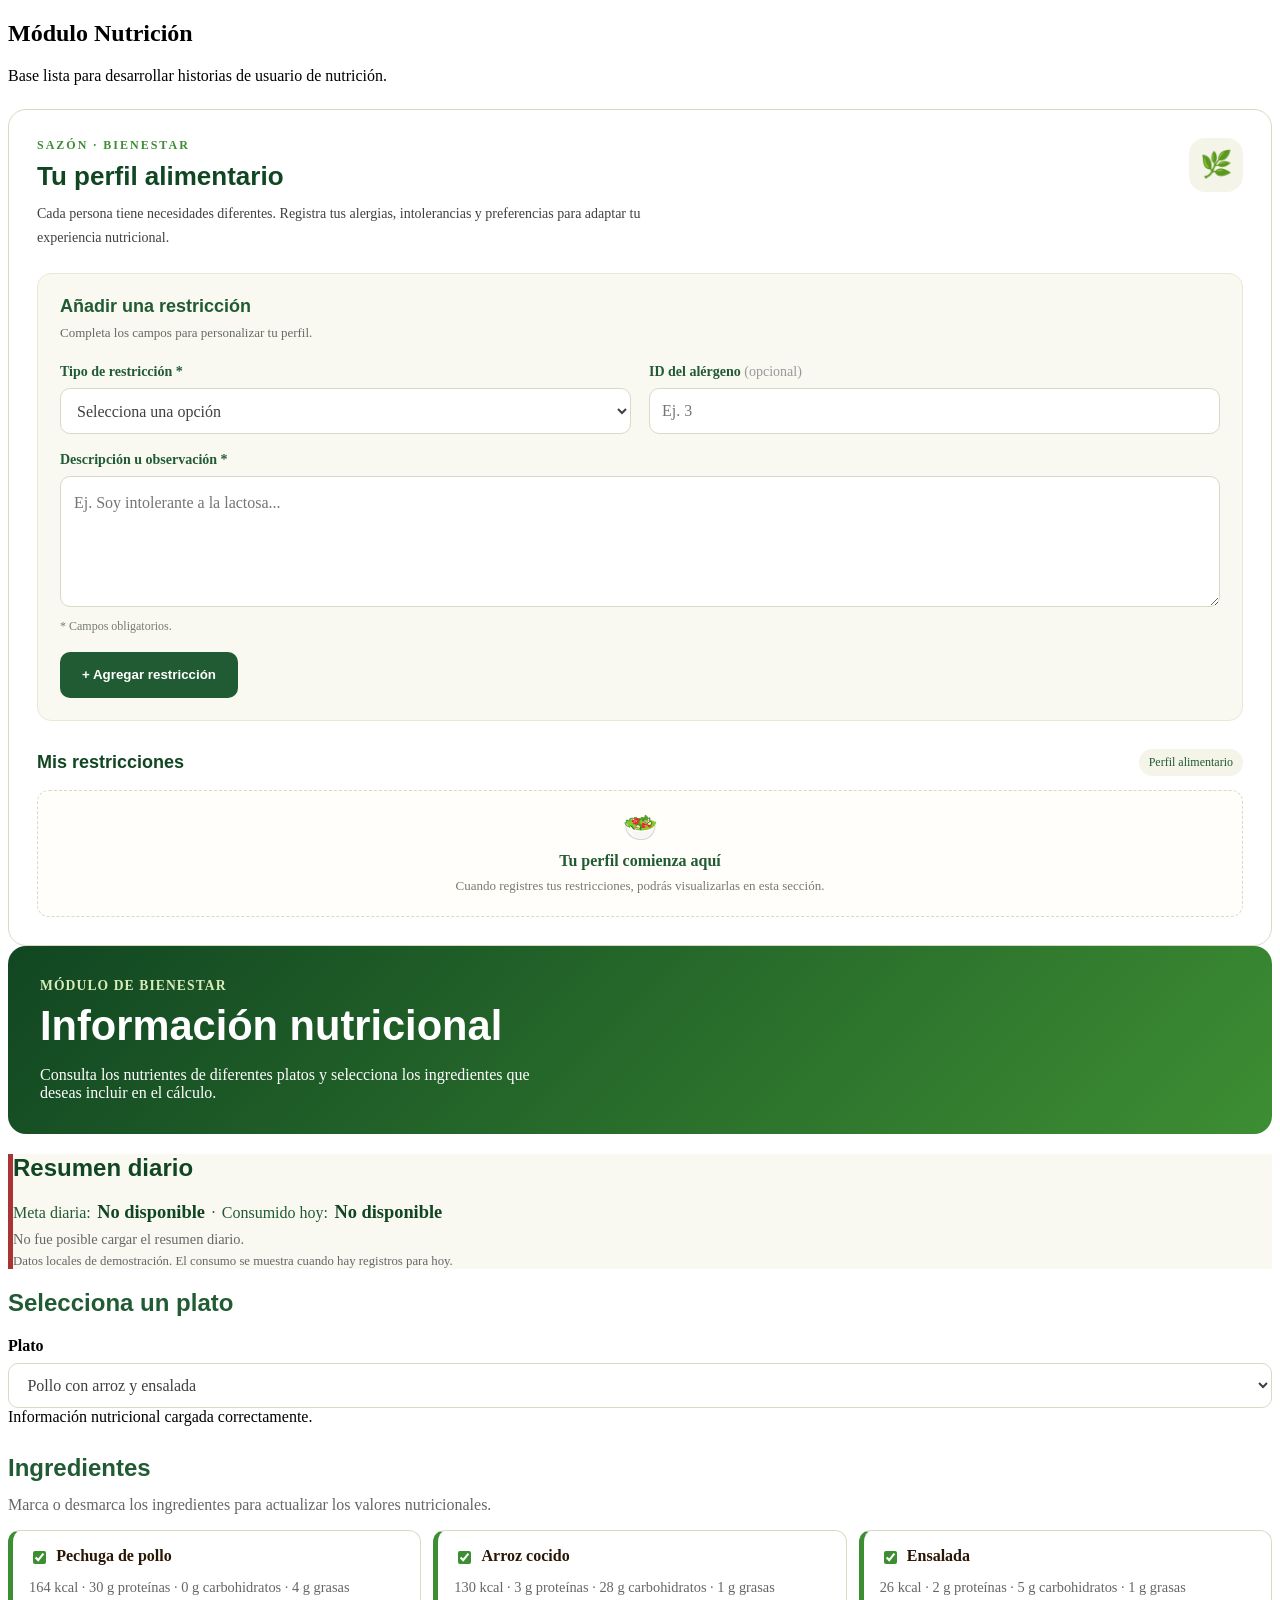
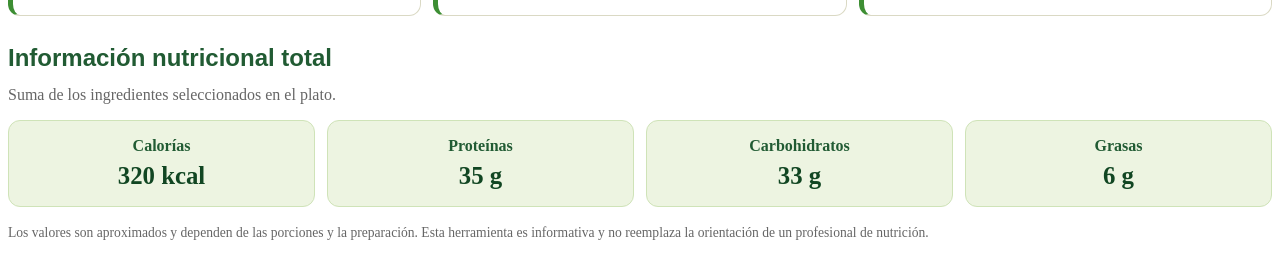
==== commit 75fcdef8: "Merge d5efb8c5973da7b47cf1e50d8929244669280306 into 1dc4103c10df7b9a3106bcbb05787325c8cf6903" ====
--- a/modulos/nutricion/index.html
+++ b/modulos/nutricion/index.html
@@ -338,6 +338,34 @@
       </section>
 
       <section
+        class="bloque-modulo nutricion-meta-resumen"
+        aria-labelledby="nutricion-meta-resumen-titulo"
+        aria-live="polite"
+        data-estado="cargando"
+      >
+        <h2
+          class="nutricion-meta-resumen-titulo"
+          id="nutricion-meta-resumen-titulo"
+        >
+          Resumen diario
+        </h2>
+        <p class="nutricion-meta-resumen-valores">
+          <span>Meta diaria:</span>
+          <strong data-meta-diaria>Cargando…</strong>
+          <span aria-hidden="true"> · </span>
+          <span>Consumido hoy:</span>
+          <strong data-consumido-hoy>Cargando…</strong>
+        </p>
+        <p class="nutricion-meta-resumen-mensaje" data-mensaje>
+          Consultando el resumen diario…
+        </p>
+        <p class="nutricion-meta-resumen-nota">
+          Datos locales de demostración. El consumo se muestra cuando hay
+          registros para hoy.
+        </p>
+      </section>
+
+      <section
         class="bloque-modulo nutricion-panel"
         aria-labelledby="titulo-plato"
       >
@@ -416,6 +444,7 @@
     <script src="../../assets/js/layout.js"></script>
     <script src="../../data/platos.js"></script>
     <script src="servicio.js"></script>
+    <script src="metaResumen.js"></script>
     <script src="infoNutricion.js"></script>
   </body>
 </html>
--- a/modulos/nutricion/nutricion.css
+++ b/modulos/nutricion/nutricion.css
@@ -25,6 +25,40 @@
 }
 .nutricion-panel {
   margin-bottom: 2rem;
+}
+.nutricion-meta-resumen {
+  margin-bottom: 1.25rem;
+  border-left: 5px solid #3d8e33;
+  background: #f9f9f2;
+}
+.nutricion-meta-resumen-titulo {
+  margin-top: 0;
+  color: #114622;
+  font-family: "Poppins", sans-serif;
+}
+.nutricion-meta-resumen-valores {
+  display: flex;
+  align-items: baseline;
+  gap: 0.4rem;
+  flex-wrap: wrap;
+  margin-bottom: 0.5rem;
+  color: #215b33;
+}
+.nutricion-meta-resumen-valores strong {
+  color: #114622;
+  font-size: 1.15rem;
+}
+.nutricion-meta-resumen-mensaje,
+.nutricion-meta-resumen-nota {
+  margin: 0.35rem 0 0;
+  color: #666;
+  font-size: 0.9rem;
+}
+.nutricion-meta-resumen-nota {
+  font-size: 0.8rem;
+}
+.nutricion-meta-resumen[data-estado="error"] {
+  border-left-color: #a33;
 }
 .nutricion-panel h2 {
   color: #215b33;
